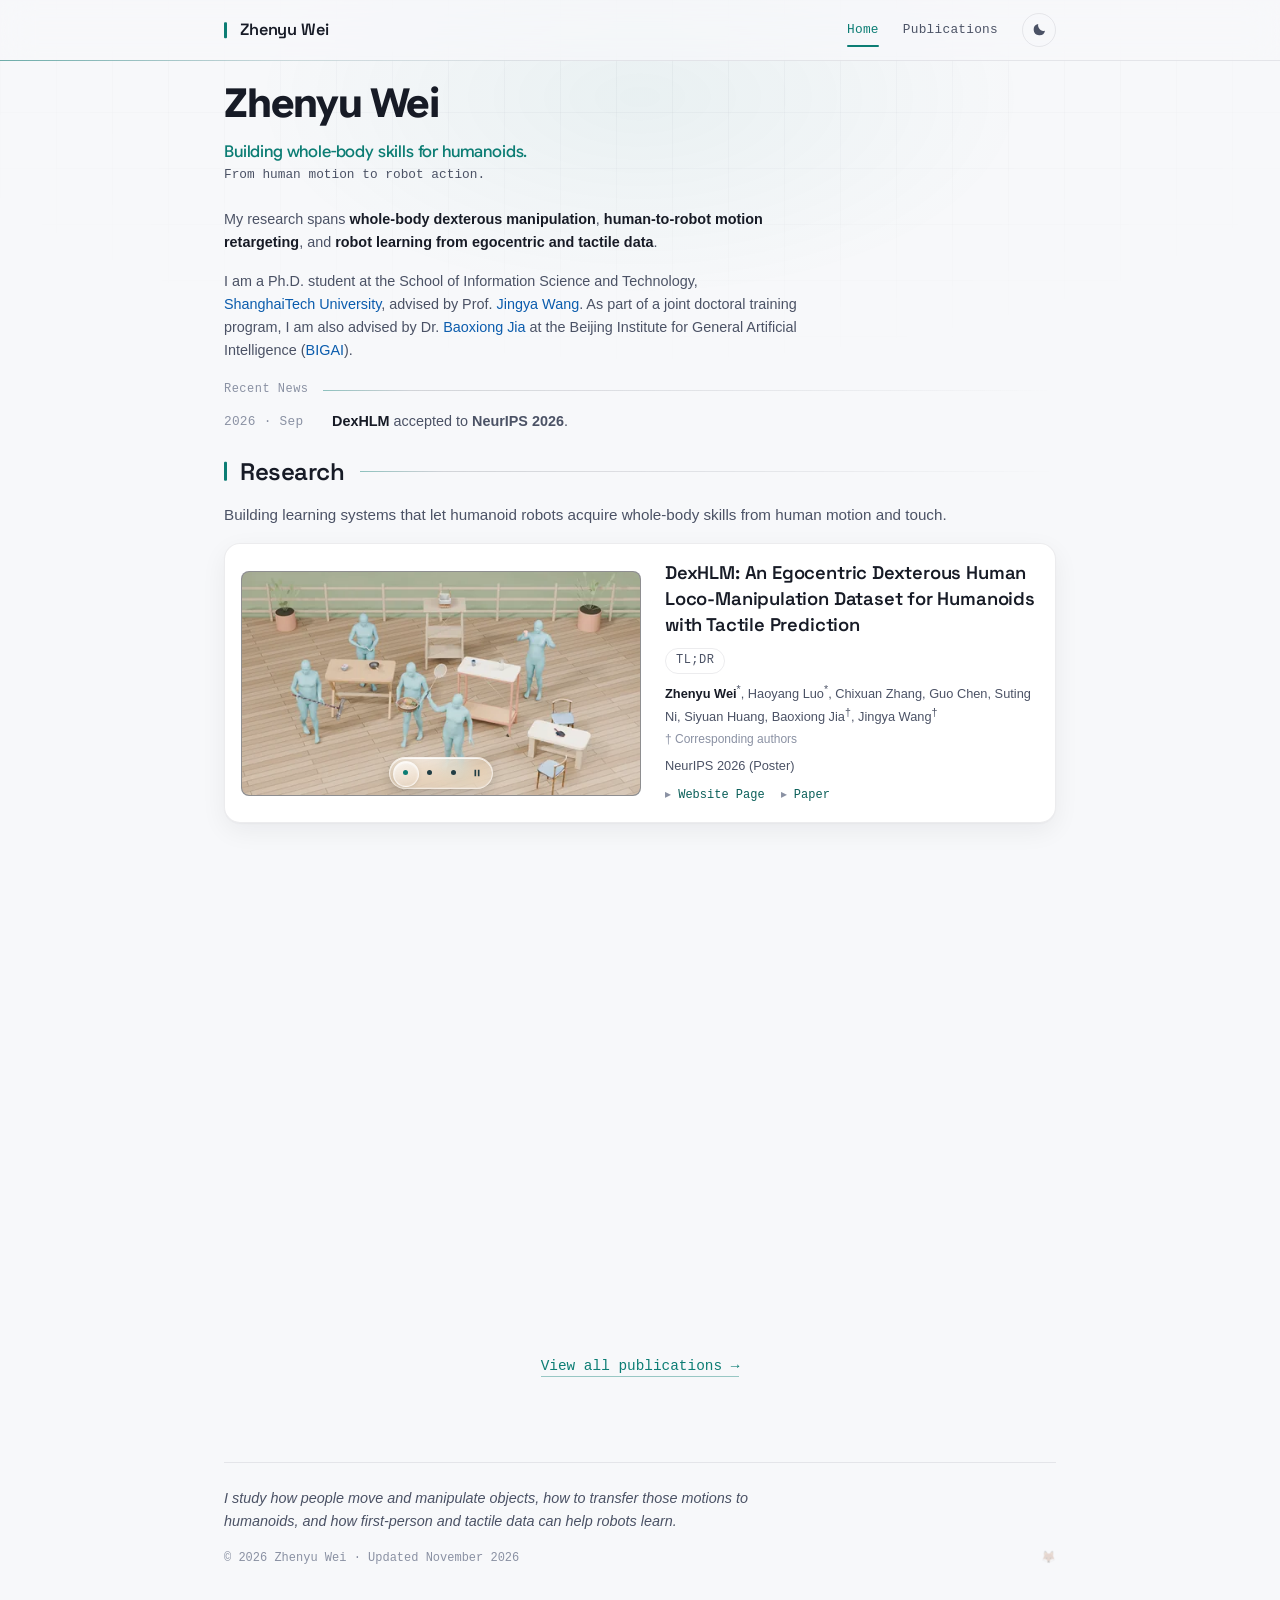
==== index.html @ 505da563 "Publish Zhenyu Wei academic homepage" ====
<!DOCTYPE html>

<html data-theme="light" lang="en">
  <head>
    <meta charset="utf-8"/>
    <meta content="width=device-width, initial-scale=1" name="viewport"/>
    <title>Zhenyu Wei | Humanoid Robotics &amp; Embodied AI</title>
    <meta content="Zhenyu Wei" name="author"/>
    <meta content="Zhenyu Wei is a Ph.D. student at ShanghaiTech University, jointly trained with BIGAI, studying humanoid robotics and embodied AI." name="description"/>
    <meta content="website" property="og:type"/>
    <meta content="Zhenyu Wei | Humanoid Robotics &amp; Embodied AI" property="og:title"/>
    <meta content="Research in whole-body dexterous manipulation, motion retargeting, and egocentric and tactile data for robot learning." property="og:description"/>
    <meta content="Zhenyu Wei" property="og:site_name"/>
    <meta content="#fafafa" name="theme-color"/>
    <script src="assets/theme.js?v=3b2c9551ab86"></script>
    <link href="assets/favicon.svg" rel="icon" type="image/svg+xml"/>
    <link as="font" crossorigin="" href="assets/fonts/space-grotesk.woff2" rel="preload" type="font/woff2"/>
    <link as="font" crossorigin="" href="assets/fonts/google-sans-flex.woff2" rel="preload" type="font/woff2"/>
    <link href="assets/style.css" rel="stylesheet"/>
    <link href="assets/content.css?v=bc1cbafcc26a" rel="stylesheet"/>
  </head>
  <body>
    <nav aria-label="Main navigation" class="nav">
      <div class="nav-inner">
        <a class="nav-name" href="./">Zhenyu Wei</a>
        <div class="nav-links">
          <a aria-current="page" class="active" href="./">Home</a>
          <a href="publications.html">Publications</a>

          <button aria-label="Toggle dark mode" aria-pressed="false" class="js-control" id="theme-toggle" title="Toggle dark mode" type="button">
            <svg aria-hidden="true" class="icon-sun" fill="none" stroke="currentColor" stroke-linecap="round" stroke-width="2" viewBox="0 0 24 24"><circle cx="12" cy="12" r="4.4"></circle><path d="M12 2.5v2.4M12 19.1v2.4M2.5 12h2.4M19.1 12h2.4M5.3 5.3l1.7 1.7M17 17l1.7 1.7M18.7 5.3 17 7M7 17l-1.7 1.7"></path></svg>
            <svg aria-hidden="true" class="icon-moon" fill="currentColor" viewBox="0 0 24 24"><path d="M21 13.2A8.6 8.6 0 0 1 10.8 3 8.6 8.6 0 1 0 21 13.2Z"></path></svg>
          </button>
        </div>
      </div>
    </nav>
    <main id="top">

      <header class="hero reveal" id="about">
        <div class="hero-text">
          <h1>Zhenyu Wei</h1>
          <p class="hero-tagline">
            <span class="tagline-primary">Building whole-body skills for humanoids.</span>
            <span class="tagline-secondary">From human motion to robot action.</span>
          </p>
          <div class="hero-bio">
            <p>
              My research spans <strong>whole-body dexterous manipulation</strong>,
              <strong>human-to-robot motion retargeting</strong>, and
              <strong>robot learning from egocentric and tactile data</strong>.
            </p>
            <p>
              I am a Ph.D. student at the School of Information Science and Technology,
              <a class="aff" href="https://www.shanghaitech.edu.cn/en/" rel="noopener" target="_blank">ShanghaiTech University</a>,
              advised by Prof. <a class="aff" href="https://faculty.sist.shanghaitech.edu.cn/faculty/wangjingya/" rel="noopener" target="_blank">Jingya Wang</a>.
              As part of a joint doctoral training program, I am also advised by
              Dr. <a class="aff" href="https://buzz-beater.github.io/" rel="noopener" target="_blank">Baoxiong Jia</a>
              at the Beijing Institute for General Artificial Intelligence
              (<a class="aff" href="https://eng.bigai.ai/" rel="noopener" target="_blank">BIGAI</a>).
            </p>
          </div>
        </div>
      </header>

      <section aria-label="Recent updates" class="news-band reveal">
        <div class="news-band-head">
          <p class="news-band-title">Recent News</p>
          <span aria-hidden="true" class="news-band-rule"></span>
        </div>
        <ul class="news-list" id="news-band-list">
          <li>
            <time class="news-date" datetime="2026-09">2026 · Sep</time>
            <div class="news-body">
              <a href="https://dexhlm.github.io/" rel="noopener" target="_blank"><strong>DexHLM</strong></a>
              accepted to <strong>NeurIPS 2026</strong>.
            </div>
          </li>
        </ul>
      </section>

      <section class="reveal" id="research">
        <h2>Research</h2>
        <p class="research-subtitle">Building learning systems that let humanoid robots acquire whole-body skills from human motion and touch.</p>

        <div class="js-control" id="research-grid-view">
          <div class="grid-videos">
            <div aria-label="DexHLM cover images" aria-roledescription="carousel" class="grid-video cover-carousel" role="group">
              <a aria-label="DexHLM website page" class="cover-link" href="https://dexhlm.github.io/" rel="noopener" target="_blank">
                <img alt="DexHLM human demonstrations of sweeping, cooking, and carrying a basket" class="cover-frame is-active" decoding="async" height="384" loading="lazy" src="assets/media/dexhlm-3-square.webp" width="384">
              </a>
              <div aria-label="Choose a DexHLM cover image" class="cover-controls js-control" role="group">
                <button aria-label="Show DexHLM image 1 of 3" aria-pressed="true" data-slide="0" type="button"></button>
                <button aria-label="Show DexHLM image 2 of 3" aria-pressed="false" data-slide="1" type="button"></button>
                <button aria-label="Show DexHLM image 3 of 3" aria-pressed="false" data-slide="2" type="button"></button>
                <button aria-label="Pause cover slideshow" class="cover-toggle" data-paused="false" type="button">
                  <svg aria-hidden="true" class="icon-pause" fill="currentColor" viewBox="0 0 12 12"><path d="M3 2h2v8H3zm4 0h2v8H7z"></path></svg>
                  <svg aria-hidden="true" class="icon-play" fill="currentColor" viewBox="0 0 12 12"><path d="m3 1 8 5-8 5z"></path></svg>
                </button>
              </div>
            </div>
            <a aria-label="TactiDex website page" class="grid-video" href="https://tactidex.github.io/" rel="noopener" target="_blank"><span class="tactidex-crop"><img alt="TactiDex data collection and annotation framework" decoding="async" height="394" loading="lazy" src="assets/media/tactidex.webp" width="720"></span></a>
          </div>
          <button aria-controls="research-list-view" aria-expanded="false" class="scroll-toggle" id="research-expand-toggle" type="button">
            <span>Scroll or click to expand</span>
            <svg aria-hidden="true" fill="none" stroke="currentColor" stroke-linecap="round" stroke-linejoin="round" stroke-width="2" viewBox="0 0 24 24"><line x1="12" x2="12" y1="5" y2="19"></line><polyline points="19 12 12 19 5 12"></polyline></svg>
          </button>
        </div>
        <div data-collapsed="" id="research-list-view" tabindex="-1">

          <article class="pub pub-flagship reveal">
            <div aria-label="DexHLM cover images" aria-roledescription="carousel" class="pub-media cover-carousel" role="group">
              <a aria-label="DexHLM website page" class="cover-link" href="https://dexhlm.github.io/" rel="noopener" target="_blank">
                <img alt="DexHLM human demonstrations of sweeping, cooking, and carrying a basket" class="cover-frame is-active" decoding="async" height="270" loading="lazy" src="assets/media/dexhlm-3-480.webp" srcset="assets/media/dexhlm-3-480.webp 480w, assets/media/dexhlm-3-960.webp 960w" sizes="(max-width: 760px) calc(100vw - 82px), 400px" width="480">
              </a>
              <div aria-label="Choose a DexHLM cover image" class="cover-controls js-control" role="group">
                <button aria-label="Show DexHLM image 1 of 3" aria-pressed="true" data-slide="0" type="button"></button>
                <button aria-label="Show DexHLM image 2 of 3" aria-pressed="false" data-slide="1" type="button"></button>
                <button aria-label="Show DexHLM image 3 of 3" aria-pressed="false" data-slide="2" type="button"></button>
                <button aria-label="Pause cover slideshow" class="cover-toggle" data-paused="false" type="button">
                  <svg aria-hidden="true" class="icon-pause" fill="currentColor" viewBox="0 0 12 12"><path d="M3 2h2v8H3zm4 0h2v8H7z"></path></svg>
                  <svg aria-hidden="true" class="icon-play" fill="currentColor" viewBox="0 0 12 12"><path d="m3 1 8 5-8 5z"></path></svg>
                </button>
              </div>
            </div>
            <div class="pub-info">
              <h3 class="pub-title"><a href="https://dexhlm.github.io/" rel="noopener" target="_blank">DexHLM: An Egocentric Dexterous Human Loco-Manipulation Dataset for Humanoids with Tactile Prediction</a></h3>
              <div class="pub-tags js-control">
                <button aria-controls="research-summary" aria-expanded="false" aria-haspopup="dialog" class="pub-tag pub-tag-tldr" type="button">TL;DR</button>
                <div aria-label="TL;DR" class="pub-popover" hidden="" id="research-summary" role="dialog">DexHLM pairs first-person RGB-D with body motion, hand motion, object trajectories, and tactile measurements. It uses touch to refine contact and predicts tactile signals from egocentric observations to support recovery of whole-body interactions.</div>
              </div>
              <p class="pub-authors"><strong>Zhenyu Wei</strong><sup>*</sup>, Haoyang Luo<sup>*</sup>, Chixuan Zhang, Guo Chen, Suting Ni, Siyuan Huang, Baoxiong Jia<sup>†</sup>, Jingya Wang<sup>†</sup></p>
              <p class="pub-note">† Corresponding authors</p>
              <p class="pub-venue">NeurIPS 2026 (Poster)</p>
              <p class="pub-links">
                <a href="https://dexhlm.github.io/" rel="noopener" target="_blank">Website Page</a>
                <a href="https://openreview.net/forum?id=0UDyFy4rIa" rel="noopener" target="_blank">Paper</a>
              </p>
            </div>
          </article>

          <ul class="pub-list pub-list-2col">
            <li class="pub reveal">
              <a aria-label="TactiDex website page" class="pub-media pub-media-figure tactidex-figure" href="https://tactidex.github.io/" rel="noopener" target="_blank">
                <span class="tactidex-crop"><img alt="TactiDex data collection and annotation framework" decoding="async" height="394" loading="lazy" src="assets/media/tactidex.webp" width="720"></span>
              </a>
              <div class="pub-info">
                <h3 class="pub-title"><a href="https://tactidex.github.io/" rel="noopener" target="_blank">TactiDex: A Real-World Tactile-Guided Benchmark for Human-Like Dexterous Manipulation</a></h3>
                <div class="pub-tags js-control">
                  <button aria-controls="tactidex-summary" aria-expanded="false" aria-haspopup="dialog" class="pub-tag pub-tag-tldr" type="button">TL;DR</button>
                  <div aria-label="TL;DR" class="pub-popover" hidden="" id="tactidex-summary" role="dialog">TactiDex combines whole-hand tactile measurements with hand motion and object states. Its TactiSkill framework uses these signals to transfer human demonstrations to single-hand and bimanual robot manipulation.</div>
                </div>
                <p class="pub-authors">Suting Ni, Hanbing Zhang, <strong>Zhenyu Wei</strong>, Guo Chen, Chixuan Zhang, Ye Shi, Jingya Wang<sup>†</sup></p>
              <p class="pub-note">† Corresponding author</p>
                <p class="pub-venue">ACM Multimedia (ACM MM), 2026</p>
                <p class="pub-links">
                  <a href="https://tactidex.github.io/" rel="noopener" target="_blank">Website Page</a>
                  <a href="https://arxiv.org/abs/2607.09190" rel="noopener" target="_blank">Paper</a>
                </p>
              </div>
            </li>
          </ul>
        </div>
        <p class="pub-see-all"><a href="publications.html">View all publications →</a></p>
      </section>

      <footer class="footer">
        <p class="footer-signature">I study how people move and manipulate objects, how to transfer those motions to humanoids, and how first-person and tactile data can help robots learn.</p>
        <p>© <span id="year">2026</span> Zhenyu Wei · Updated November 2026</p>
        <p class="footer-fox" id="footer-fox"><span class="fox-text">built with </span>🦊</p>
      </footer>
    </main>
    <script defer="" src="assets/site.js?v=13c8f15b71d6"></script>
  </body>
</html>
---- assets/style.css ----
/* Reference layout and color themes. */

:root {
  --bg: #0b0e14;
  --bg-elevated: #11151f;
  --border: rgba(255, 255, 255, 0.08);
  --border-strong: rgba(255, 255, 255, 0.14);
  --text: #e8eaf0;
  --text-secondary: #a8b0c0;
  --text-tertiary: #6b7385;
  --accent: #5eead4;          /* teal */
  --accent-dim: rgba(94, 234, 212, 0.12);
  /* Links sit in the accent's own hue family, a step down in saturation so
     body links read as interactive without competing with the accent marks.
     They used to be sky blue at 199deg against a 171deg accent — 28deg apart,
     close enough to look like one idea and far enough to fight. */
  --link: #8fded0;
  /* Affiliation colours. People take the colour of the institution they are
     at, so a name and its lab read as one thing — the convention haoruxue and
     geng-haoran both use. These are chromatic marks, not the site accent:
     teal stays the site's own voice, in the nav marks and section ticks. */
  --aff-berkeley: #8ec8ff;
  /* Amazon's own #ff9900 carries the dark ground at 9.0:1, but only manages
     2.0:1 on the light one — far under AA — so light runs the same hue
     darkened to 4.9:1 rather than the literal brand value. */
  --aff-amazon: #ff9900;
  /* Venue marks, same idea. Each brand value clears AA on one ground only —
     CoRL's #b35a1f is 4.0:1 on dark, Science's #d0021b is 3.3:1 — so each
     theme carries its own step along the same hue. */
  --venue-corl: #d98038;
  --venue-scirobotics: #f9584f;
  --font-sans: "Inter", -apple-system, BlinkMacSystemFont, "Segoe UI", sans-serif;
  --font-display: "Space Grotesk", var(--font-sans);
  --font-mono: "JetBrains Mono", ui-monospace, "SF Mono", monospace;
  --maxw: 880px;
  --radius: 16px;
  /* Type scale. The stylesheet had grown 23 distinct font sizes, many of them
     1-2% apart — differences too small to register as hierarchy but big enough
     that nothing quite lines up. Seven steps, each a real one. */
  --fs-3xl: 1.5rem;
  --fs-2xl: 1.15rem;
  --fs-xl: 1.02rem;
  --fs-lg: 0.95rem;
  --fs-md: 0.9rem;
  --fs-ms: 0.85rem;   /* half-step: md to sm is the scale's widest gap */
  --fs-sm: 0.8rem;
  --fs-xs: 0.75rem;
  /* Control sizes. The small controls had drifted to six different heights
     (36/32/30/26/24) and two radii, so a row of them never sat on one line. */
  --ctl-h: 34px;      /* email, socials, theme toggle */
  --ctl-h-sm: 26px;   /* tags, badges, filters */
  /* Resting elevation. Large radius, very low opacity: the point is a soft
     lift off the page, not a visible drop shadow. On the dark ground a black
     shadow has to work harder, hence the higher alpha here than in light. */
  --elev-1: 0 1px 2px rgba(0, 0, 0, 0.28), 0 10px 30px rgba(0, 0, 0, 0.34);
  --elev-2: 0 2px 6px rgba(0, 0, 0, 0.32), 0 20px 56px rgba(0, 0, 0, 0.42);
}

:root[data-theme="light"] {
  /* The ground was pure neutral grey while every text tone was cool at ~224deg.
     Tint it to match, so the light theme is as considered as the dark one. */
  --bg: #f7f8fa;
  --bg-elevated: #ffffff;
  --border: rgba(15, 23, 42, 0.08);
  --border-strong: rgba(15, 23, 42, 0.16);
  --text: #171b26;
  --text-secondary: #4b5265;
  --text-tertiary: #8a91a3;
  /* #0d9488 only reached 3.5:1 on the light ground, short of AA for the
     tagline and the active nav item. #0c7d74 clears it at 4.7:1; the link a
     step darker again so the two stay distinguishable. */
  --accent: #0c7d74;
  --accent-dim: rgba(12, 125, 116, 0.09);
  --link: #0a5f59;
  --aff-berkeley: #0b5cad;
  --aff-amazon: #9a5f00;
  --venue-corl: #b35a1f;
  --venue-scirobotics: #d0021b;
  --elev-1: 0 1px 2px rgba(15, 23, 42, 0.04), 0 8px 26px rgba(15, 23, 42, 0.06);
  --elev-2: 0 2px 6px rgba(15, 23, 42, 0.05), 0 20px 56px rgba(15, 23, 42, 0.09);
}

* { box-sizing: border-box; }

/* Buttons do not inherit the page font. Two rules set `font: inherit` locally;
   the rest were falling back to the browser default. */
button,
input,
select,
textarea {
  font: inherit;
  color: inherit;
}

/* The site defined no focus styling, leaving keyboard users on the browser
   default over custom-coloured surfaces. */
:focus-visible {
  outline: 2px solid var(--accent);
  outline-offset: 3px;
  border-radius: 3px;
}

html {
  scroll-behavior: smooth;
  scroll-padding-top: 84px;
}

body {
  margin: 0;
  background: var(--bg);
  color: var(--text);
  font-family: var(--font-sans);
  font-size: 16px;
  line-height: 1.65;
  -webkit-font-smoothing: antialiased;
  text-rendering: optimizeLegibility;
}

/* Subtle tech grid backdrop. This replaced an interactive dot field driven by
   the pointer; that effect had to be masked away from the 880px reading column
   and switched off below 1100px to keep text legible, which left it visible
   only in two narrow gutters — not worth 140 lines of canvas code. */
body::before {
  content: "";
  position: fixed;
  inset: 0;
  z-index: -1;
  background-image:
    linear-gradient(var(--border) 1px, transparent 1px),
    linear-gradient(90deg, var(--border) 1px, transparent 1px);
  background-size: 56px 56px;
  mask-image: radial-gradient(ellipse 90% 60% at 50% 0%, black 0%, transparent 72%);
  -webkit-mask-image: radial-gradient(ellipse 90% 60% at 50% 0%, black 0%, transparent 72%);
  opacity: 0.5;
  pointer-events: none;
}

a {
  color: var(--link);
  text-decoration: none;
  transition: color 0.15s ease;
}

a:hover { color: var(--accent); }

::selection {
  background: var(--accent);
  color: #06251f;
}

:root[data-theme="light"] ::selection {
  background: var(--accent);
  color: #ffffff;
}

/* ============================== Nav ============================== */

.nav {
  position: sticky;
  top: 0;
  z-index: 10;
  backdrop-filter: blur(16px) saturate(160%);
  -webkit-backdrop-filter: blur(16px) saturate(160%);
  background: color-mix(in srgb, var(--bg) 76%, transparent);
  border-bottom: 1px solid var(--border);
}

/* A hairline of accent bleeding out from the left edge, rather than a flat
   rule all the way across. */
.nav::after {
  content: "";
  position: absolute;
  left: 0;
  right: 0;
  bottom: -1px;
  height: 1px;
  background: linear-gradient(90deg,
    color-mix(in srgb, var(--accent) 55%, transparent) 0%,
    color-mix(in srgb, var(--accent) 12%, transparent) 22%,
    transparent 46%);
  pointer-events: none;
}

.nav-inner {
  max-width: var(--maxw);
  margin: 0 auto;
  padding: 0 24px;
  height: 60px;
  display: flex;
  align-items: center;
  justify-content: space-between;
}

.nav-name {
  position: relative;
  font-family: var(--font-display);
  font-weight: 600;
  font-size: var(--fs-xl);
  letter-spacing: -0.01em;
  color: var(--text);
  padding-left: 16px;
}

.nav-name::before {
  content: "";
  position: absolute;
  left: 0;
  top: 50%;
  transform: translateY(-50%);
  width: 3px;
  height: 0.95em;
  border-radius: 1px;
  background: var(--accent);
}

.nav-name:hover { color: var(--accent); }

.nav-links {
  display: flex;
  align-items: center;
  gap: 24px;
}

/* Sentence case at full size. These were briefly set as uppercase 0.72rem
   micro-labels, which cost real legibility: uppercase strips the ascender and
   descender shapes the eye reads words by, and this is primary navigation, not
   a caption. The underline below marks the active page, so the tech read comes
   from structure rather than from shrinking the type. */
.nav-links a {
  position: relative;
  font-family: var(--font-mono);
  font-size: var(--fs-sm);
  color: var(--text-secondary);
  letter-spacing: 0.02em;
  padding: 6px 0;
  transition: color 0.15s ease;
}

/* Underline grows from the centre on hover and stays put on the current page,
   so the active item is marked structurally and not by colour alone. */
.nav-links a::after {
  content: "";
  position: absolute;
  left: 0;
  right: 0;
  bottom: 0;
  height: 2px;
  background: var(--accent);
  border-radius: 1px;
  transform: scaleX(0);
  transition: transform 0.18s ease;
}

.nav-links a:hover { color: var(--accent); }
.nav-links a:hover::after { transform: scaleX(1); }
.nav-links a.active { color: var(--accent); }
.nav-links a.active::after { transform: scaleX(1); }

@media (prefers-reduced-motion: reduce) {
  .nav-links a::after { transition: none; }
}

.nav-links a.active { color: var(--accent); }

#theme-toggle {
  display: inline-flex;
  align-items: center;
  justify-content: center;
  width: var(--ctl-h);
  height: var(--ctl-h);
  padding: 0;
  border: 1px solid var(--border);
  border-radius: 999px;
  background: transparent;
  color: var(--text-secondary);
  cursor: pointer;
  transition: border-color 0.15s ease, color 0.15s ease, background 0.15s ease;
}

#theme-toggle:hover {
  color: var(--accent);
  border-color: var(--accent);
  background: var(--accent-dim);
}

#theme-toggle svg {
  width: 16px;
  height: 16px;
}

/* show the icon of the mode you'd switch TO */
:root[data-theme="dark"] .icon-moon { display: none; }
:root[data-theme="light"] .icon-sun { display: none; }

/* ============================== Layout ============================== */

main {
  max-width: var(--maxw);
  margin: 0 auto;
  padding: 0 24px 48px;
}

section { margin-top: 56px; }

h2 {
  position: relative;
  font-family: var(--font-display);
  font-size: var(--fs-3xl);
  font-weight: 600;
  letter-spacing: -0.02em;
  margin: 0 0 24px;
  display: flex;
  align-items: center;
  gap: 16px;
  padding-left: 16px;
}

/* Accent tick in the margin, echoing the mark beside the name in the nav. */
h2::before {
  content: "";
  position: absolute;
  left: 0;
  top: 50%;
  transform: translateY(-50%);
  width: 3px;
  height: 0.78em;
  border-radius: 1px;
  background: var(--accent);
}

/* trailing rule after section titles, tipped with accent at the join */
h2::after {
  content: "";
  flex: 1;
  height: 1px;
  background: linear-gradient(90deg,
    color-mix(in srgb, var(--accent) 45%, transparent) 0%,
    var(--border-strong) 12%,
    transparent 100%);
}

/* ============================== Hero ============================== */

.hero {
  position: relative;
  display: grid;
  grid-template-columns: 1fr 220px;
  gap: 36px;
  align-items: start;
  padding-top: 20px;
}

/* soft accent glow behind the hero to anchor the eye */
.hero::before {
  content: "";
  position: absolute;
  top: -120px;
  left: 50%;
  transform: translateX(-50%);
  width: min(920px, 120vw);
  height: 520px;
  background: radial-gradient(ellipse 60% 55% at 50% 30%,
    color-mix(in srgb, var(--accent) 8%, transparent), transparent 70%);
  pointer-events: none;
  z-index: -1;
}

:root[data-theme="light"] .hero::before {
  background: radial-gradient(ellipse 60% 55% at 50% 30%,
    color-mix(in srgb, var(--accent) 6%, transparent), transparent 70%);
}

.hero h1 {
  font-family: var(--font-display);
  font-size: clamp(1.85rem, 4.4vw, 2.5rem);
  font-weight: 700;
  letter-spacing: -0.03em;
  line-height: 1.1;
  margin: 0;
}

.name-zh {
  font-weight: 500;
  font-size: 0.62em;
  color: var(--text-secondary);
  letter-spacing: 0.06em;
  white-space: nowrap;
}

.hero-tagline {
  margin: 16px 0 0;
  display: flex;
  flex-direction: column;
  gap: 5px;
}

.tagline-primary {
  font-family: var(--font-display);
  font-size: var(--fs-xl);
  font-weight: 500;
  color: var(--accent);
  letter-spacing: -0.01em;
  line-height: 1.3;
}

.tagline-secondary {
  font-family: var(--font-mono);
  font-size: var(--fs-sm);
  color: var(--text-secondary);
  letter-spacing: 0;
  line-height: 1.3;
}

.hero-bio {
  margin-top: 24px;
  color: var(--text-secondary);
  font-size: var(--fs-md);
  line-height: 1.6;
}

/* `balance`, not `pretty`. Measured at the 576px column, `pretty` left two of
   the three paragraphs as a long line plus a stub — 530/168px and 400/232px —
   so "and dexterous manipulation." and "and Shankar Sastry." each hung alone
   beneath a full line, stranding an "and" at the left edge twice. `balance`
   evens them to 371/327 and 323/309.

   It was tried and rejected here once for splitting names mid-phrase, but the
   names are nowrap below and the copy has changed since: forcing nowrap on the
   bold phrases as well now yields an identical layout, so nothing is breaking.

   The 16px margin puts the paragraph gap at ~1.6x the gap between lines inside
   a paragraph, far enough apart for the eye to find the breaks. */
.hero-bio p {
  margin: 0 0 16px;
  text-wrap: pretty;
}

/* A person's name should never break across lines. */
.hero-bio a {
  white-space: nowrap;
}

/* An affiliation and the people at it share one colour, set by the modifier
   class so more institutions can be added without touching this rule. Bright
   enough to read as a mark rather than as body text: 6.3:1 on the light ground
   and 10.9:1 on dark, both well clear of AA. */
.aff {
  color: var(--aff);
}

.aff-berkeley {
  --aff: var(--aff-berkeley);
}

.aff-amazon {
  --aff: var(--aff-amazon);
}

/* Collaborators rank one below the advisors, in size and tone together. The
   size is the half-step at 0.85rem — --fs-sm proved too small a drop, and it
   is no finer than the 0.95/0.90 and 0.80/0.75 pairs already in the scale.
   Tone is mixed 30% toward tertiary: 7.2:1 on dark, 5.5:1 on light, both AA. */
.hero-collab {
  font-size: var(--fs-ms);
  color: color-mix(in srgb, var(--text-secondary) 70%, var(--text-tertiary));
}
.hero-bio p:last-child { margin-bottom: 0; }

.hero-bio strong {
  color: var(--text);
  font-weight: 600;
}

.hero-actions {
  margin-top: 24px;
  display: flex;
  align-items: center;
  flex-wrap: wrap;
  gap: 8px;
}

.email {
  font-family: var(--font-mono);
  font-size: var(--fs-sm);
  display: inline-flex;
  align-items: center;
  gap: 8px;
  height: var(--ctl-h);
  padding: 0 16px;
  border: 1px solid var(--border);
  border-radius: 999px;
  color: var(--text-secondary);
  transition: border-color 0.15s ease, color 0.15s ease, background 0.15s ease;
}

.email svg {
  width: 15px;
  height: 15px;
}

.email:hover {
  border-color: var(--accent);
  color: var(--accent);
  background: var(--accent-dim);
}

.socials {
  display: flex;
  gap: 8px;
}

.socials a {
  display: inline-flex;
  align-items: center;
  justify-content: center;
  width: var(--ctl-h);
  height: var(--ctl-h);
  border: 1px solid var(--border);
  border-radius: 999px;
  color: var(--text-secondary);
  transition: border-color 0.15s ease, color 0.15s ease, background 0.15s ease;
}

.socials a:hover {
  color: var(--accent);
  border-color: var(--accent);
  background: var(--accent-dim);
}

.socials svg {
  width: 16px;
  height: 16px;
}

/* keep the photo's natural aspect ratio (no zoomed-in crop) and center it
   against the text column. a small matte inside the frame makes the subject
   read a touch smaller without changing the overall photo size. */
.hero-photo {
  position: relative;
  align-self: start;
  /* even matte all around; the inset makes the subject read a touch smaller */
  padding: 5.5%;
  background: var(--bg-elevated);
  border: 1px solid var(--border-strong);
  border-radius: var(--radius);
  box-shadow: var(--elev-1);
  overflow: hidden;
}

/* the image drives the height (width × aspect-ratio); the container just wraps
   it with padding. this avoids the Safari bug where an aspect-ratio container
   plus a height:100% child lets the image overflow the frame. So the ratio is
   picked to land the frame near the bio column's own height rather than
   stretched to it: 5:8 lands the bottom edge just above the email row.
   Against the file's own 0.875 that crops ~14% off each side, which the
   centred subject can spare. */
.hero-photo img {
  display: block;
  width: 100%;
  height: auto;
  aspect-ratio: 5 / 8;
  object-fit: cover;
  object-position: center top;
  border-radius: calc(var(--radius) - 5px);
  /* tone down the green backdrop so it sits well with the teal/dark palette */
  filter: saturate(0.78) contrast(1.02);
}

:root[data-theme="dark"] .hero-photo img {
  filter: saturate(0.7) brightness(0.93) contrast(1.04);
}

/* corner accent brackets on the photo */
.hero-photo::before,
.hero-photo::after {
  content: "";
  position: absolute;
  width: 26px;
  height: 26px;
  border: 2px solid color-mix(in srgb, var(--accent) 80%, transparent);
  pointer-events: none;
}

:root[data-theme="light"] .hero-photo::before,
:root[data-theme="light"] .hero-photo::after {
  border-color: color-mix(in srgb, var(--accent) 55%, transparent);
}

.hero-photo::before {
  top: -8px;
  left: -8px;
  border-right: none;
  border-bottom: none;
  border-top-left-radius: 6px;
}

.hero-photo::after {
  bottom: -8px;
  right: -8px;
  border-left: none;
  border-top: none;
  border-bottom-right-radius: 6px;
}

/* ============================== Recent updates (band) ============================== */

/* A full-width row of its own between the hero and Research. The 220px hero
   rail could not carry these items — several run past 70 characters and broke
   to four lines each — so they get the whole 832px column and one line apiece. */
.news-band {
  margin-top: 18px;
}

/* the band belongs to the hero, so Research follows it closer than the 56px
   every other section gets. */
.news-band + section {
  margin-top: 14px;
}

.news-band-head {
  display: flex;
  align-items: center;
  gap: 14px;
  margin-bottom: 6px;
}

.news-band-title {
  margin: 0;
  font-family: var(--font-mono);
  font-size: var(--fs-xs);
  letter-spacing: 0.04em;
  color: var(--text-tertiary);
}

/* same tipped rule the section headings use, so the band reads as a peer of
   Research rather than as a stray widget. */
.news-band-rule {
  flex: 1;
  height: 1px;
  background: linear-gradient(90deg,
    color-mix(in srgb, var(--accent) 45%, transparent) 0%,
    var(--border-strong) 12%,
    transparent 100%);
}

/* Separators as top borders, not bottom ones. `.news-list li:last-child` only
   clears the rule on the true last child — which is a collapsed item — so the
   bottom-border version left a rule dangling under the last visible row. */
.news-band .news-list li {
  gap: 20px;
  padding: 5px 0;
  border-bottom: none;
}

.news-band .news-list li + li {
  border-top: 1px solid var(--border);
}

/* body 0.9rem at 1.5 gives a 21.6px line box; 21.6/12.8 = 1.69 puts the
   smaller date in a box of exactly the same height, so the two columns share a
   baseline without the nudge `.news-date` uses elsewhere. */
.news-band .news-date {
  flex: 0 0 88px;
  line-height: 1.69;
  padding-top: 0;
  /* "2026 · Sep" measures ~79px in the mono face, so a narrower column broke
     the year off onto its own line and doubled every row's height. nowrap
     keeps it one line even if the webfont falls back to wider metrics. */
  white-space: nowrap;
}

/* `.news-list li` sets display:flex at 0-1-1, which beats the UA sheet's
   `[hidden] { display: none }` at 0-1-0 — without this the collapsed items
   stay on screen and the toggle looks broken. */
.news-band .news-list li[hidden] {
  display: none;
}

.news-band .news-body {
  font-size: var(--fs-md);
  line-height: 1.5;
}

.news-more {
  flex: none;
  display: inline-flex;
  align-items: center;
  gap: 6px;
  cursor: pointer;
  padding: 0;
  border: none;
  background: transparent;
  font-family: var(--font-mono);
  font-size: var(--fs-xs);
  letter-spacing: 0.02em;
  color: var(--text-tertiary);
  transition: color 0.15s ease;
}

.news-more svg {
  width: 11px;
  height: 11px;
  transition: transform 0.2s ease;
}

.news-more:hover { color: var(--accent); }

.news-more[aria-expanded="true"] svg { transform: rotate(180deg); }

@media (prefers-reduced-motion: reduce) {
  .news-more svg { transition: none; }
}

/* ============================== News ============================== */

.news-list {
  list-style: none;
  margin: 0;
  padding: 0;
}

.news-list li {
  display: flex;
  gap: 24px;
  padding: 12px 0;
  border-bottom: 1px solid var(--border);
}

.news-list li:last-child { border-bottom: none; }

.news-date {
  font-family: var(--font-mono);
  font-size: var(--fs-sm);
  color: var(--text-tertiary);
  flex: 0 0 90px;
  padding-top: 2px;
  letter-spacing: 0.02em;
}

.news-body {
  font-size: var(--fs-lg);
  color: var(--text-secondary);
}

/* No resting underline: at this size the rules cut through the descenders and
   the rows already carry two other line weights (the separators and the head
   rule). Weight plus the full-strength text colour marks the link against the
   secondary body, and the underline comes back on hover. */
.news-body a {
  color: var(--text);
  font-weight: 500;
  text-decoration: none;
}

.news-body a:hover {
  color: var(--accent);
  text-decoration: underline;
  text-decoration-color: var(--accent);
  text-underline-offset: 2px;
}

/* Same for an affiliation mark: `.news-body a` and its :hover both sit at
   0-2-1, so keeping the colour takes a rule at that weight and one above it. */
.news-body a.aff,
.news-body a.aff:hover {
  color: var(--aff);
}

.news-body a.aff:hover {
  text-decoration-color: currentColor;
}

/* A venue mark works the way .aff does — the modifier class sets the
   variable, so a new venue is one line in each theme and one modifier, with
   no new rule here. It keeps its colour on hover; turning teal would read as
   a different link. */
.news-body a.venue,
.news-body a.venue:hover {
  color: var(--venue, var(--text));
}

.news-body a.venue:hover {
  text-decoration-color: currentColor;
}

.venue {
  white-space: nowrap;
}

.venue-corl { --venue: var(--venue-corl); }

/* Science Robotics sets its wordmark two-tone — "Science" in the journal red,
   "Robotics" in plain text — so it colours an inner span instead of setting
   --venue, and the link falls back to the body text colour around it. */
.venue-scirobotics {
  color: var(--venue-scirobotics);
}

/* ============================== Awards ============================== */

.awards-list {
  list-style: none;
  margin: 0;
  padding: 0;
}

.awards-list li {
  display: flex;
  gap: 24px;
  padding: 16px 0;
  border-bottom: 1px solid var(--border);
}

.awards-list li:last-child { border-bottom: none; }

.award-year {
  font-family: var(--font-mono);
  font-size: var(--fs-sm);
  color: var(--text-tertiary);
  flex: 0 0 44px;
  padding-top: 3px;
}

.award-title {
  font-size: var(--fs-lg);
  font-weight: 500;
  color: var(--text);
}

.award-links {
  margin-top: 4px;
  display: flex;
  flex-wrap: wrap;
  gap: 16px;
}

.award-links a {
  font-family: var(--font-mono);
  font-size: var(--fs-xs);
  color: var(--link);
}

.award-links a::before {
  content: "▸ ";
  color: var(--text-tertiary);
}

.award-links a:hover { color: var(--accent); }

.badge {
  display: inline-block;
  font-family: var(--font-mono);
  font-size: var(--fs-xs);
  font-weight: 500;
  letter-spacing: 0.02em;
  color: var(--accent);
  padding: 1px 7px;
  border: 1px solid color-mix(in srgb, var(--accent) 30%, transparent);
  background: color-mix(in srgb, var(--accent) 8%, transparent);
  border-radius: 999px;
  vertical-align: 1px;
  white-space: nowrap;
}

.badge::before {
  content: "· ";
  color: var(--text-tertiary);
}

/* ============================== Research ============================== */

.research-subtitle {
  margin: -12px 0 16px;
  font-size: var(--fs-lg);
  color: var(--text-secondary);
  line-height: 1.6;
}

/* Grid of highlight videos shown before the reader expands the full list. */
#research-grid-view {
  transition: opacity 0.24s ease-in-out;
}

#research-grid-view.collapsed-hidden {
  opacity: 0;
  pointer-events: none;
}

.grid-videos {
  display: grid;
  grid-template-columns: repeat(6, 1fr);
  gap: 10px;
  margin: 8px 0 12px;
}

.grid-video {
  display: block;
  aspect-ratio: 1 / 1;
  overflow: hidden;
  border-radius: 10px;
  border: 1px solid var(--border);
  box-shadow: var(--elev-1);
  background: color-mix(in srgb, var(--bg-elevated) 60%, #000);
  transition: opacity 0.2s ease-in-out, transform 0.2s ease-in-out, border-color 0.2s ease-in-out;
}

.grid-video img,
.grid-video video {
  width: 100%;
  height: 100%;
  object-fit: cover;
  display: block;
}

/* YouTube iframe embed for tiles that don't have a local mp4.
   Zoom the iframe so the video fills the square and hides YouTube chrome. */
.grid-video-yt {
  position: relative;
}

.grid-video-yt iframe {
  position: absolute;
  top: 50%;
  left: 50%;
  /* Scale iframe up so the 16:9 video fills the 1:1 tile with no black bars */
  width: 200%;
  height: 200%;
  transform: translate(-50%, -50%);
  border: 0;
  pointer-events: none;   /* let clicks fall through to the <a> */
}

.grid-video:hover {
  border-color: color-mix(in srgb, var(--accent) 40%, transparent);
  transform: translateY(-2px);
}

/* Dim non-hovered thumbnails when hovering over the grid — Will Liang trick. */
.grid-videos:has(.grid-video:hover) .grid-video:not(:hover) {
  opacity: 0.55;
}

.scroll-toggle {
  display: flex;
  flex-direction: column;
  align-items: center;
  gap: 4px;
  margin: 0 auto 20px;
  padding: 2px 12px 6px;
  background: transparent;
  border: 0;
  color: var(--text-tertiary);
  font: inherit;
  font-size: var(--fs-sm);
  cursor: pointer;
  transition: color 0.2s ease;
}

.scroll-toggle:hover {
  color: var(--accent);
}

.scroll-toggle svg {
  width: 16px;
  height: 16px;
  animation: nudge 1.8s ease-in-out infinite;
}

@keyframes nudge {
  0%, 100% { transform: translateY(0); opacity: 0.7; }
  50%      { transform: translateY(4px); opacity: 1; }
}

@media (max-width: 720px) {
  .grid-videos {
    grid-template-columns: repeat(3, 1fr);
  }
}

@media (prefers-reduced-motion: reduce) {
  .scroll-toggle svg { animation: none; }
}

/* ============================== Background (vertical timeline) ============================== */

.timeline {
  list-style: none;
  margin: 0;
  padding: 0;
  position: relative;
  /* The date column has to fit the longest range on one line
     ("Oct 2025 - Aug 2026"); the rail sits a fixed 12px into the gap. */
  --date-col: 152px;
  --rail-x: calc(var(--date-col) + 12px);
}

/* The vertical rail sits between the date column and the body column. */
.timeline::before {
  content: "";
  position: absolute;
  top: 6px;
  bottom: 6px;
  left: var(--rail-x);
  width: 2px;
  background: linear-gradient(to bottom,
    var(--border) 0%,
    var(--border-strong) 12%,
    var(--border-strong) 88%,
    var(--border) 100%);
}

.timeline-item {
  position: relative;
  display: grid;
  grid-template-columns: var(--date-col) 1fr;
  gap: 32px;
  padding: 6px 0 24px;
}

.timeline-item:last-child { padding-bottom: 0; }

.timeline-marker {
  position: absolute;
  left: calc(var(--rail-x) - 5px);   /* 12px dot centred on the 2px rail */
  top: 12px;
  width: 12px;
  height: 12px;
  border-radius: 50%;
  background: var(--bg);
  border: 2px solid var(--accent);
  box-shadow: 0 0 0 3px var(--bg);
  transition: background 0.2s ease;
}

.timeline-item:hover .timeline-marker {
  background: var(--accent);
}

.timeline-date {
  font-family: var(--font-mono);
  font-size: var(--fs-sm);
  color: var(--text-tertiary);
  padding-top: 10px;
  text-align: right;
  letter-spacing: 0.02em;
  white-space: nowrap;
}

.timeline-body {
  padding-top: 6px;
}

.timeline-role {
  font-size: var(--fs-lg);
  font-weight: 600;
  color: var(--text);
  letter-spacing: -0.005em;
}

.timeline-role a {
  color: inherit;
  border-bottom: 1px solid transparent;
  transition: color 0.15s ease, border-color 0.15s ease;
}

.timeline-role a:hover {
  color: var(--accent);
  border-bottom-color: currentColor;
}

.timeline-title {
  font-size: var(--fs-md);
  color: var(--text-secondary);
  margin-top: 2px;
}

.timeline-meta {
  margin-top: 6px;
  font-size: var(--fs-md);
  color: var(--text-tertiary);
  line-height: 1.6;
}

.timeline-meta a { color: var(--link); }
.timeline-meta a:hover { color: var(--accent); }

@media (max-width: 640px) {
  .timeline::before { left: 10px; }
  .timeline-item {
    grid-template-columns: 1fr;
    gap: 4px;
    padding-left: 30px;
  }
  .timeline-marker { left: 4px; top: 8px; }
  .timeline-date { text-align: left; padding-top: 0; white-space: normal; }
}

/* ============================== Publications ============================== */

.pub-list {
  list-style: none;
  margin: 0;
  padding: 0;
  display: flex;
  flex-direction: column;
  gap: 16px;
}

/* Two-column grid used under the VLK flagship, so supporting projects
   read as a set of examples rather than a linear list of papers. */
.pub-list-2col {
  display: grid;
  grid-template-columns: repeat(2, 1fr);
  gap: 16px;
  margin-top: 16px;
}

.pub-list-2col .pub {
  grid-template-columns: 1fr;
  gap: 12px;
  padding: 16px;
}

.pub-list-2col .pub-media {
  aspect-ratio: 16 / 9;
}

@media (max-width: 720px) {
  .pub-list-2col {
    grid-template-columns: 1fr;
  }
}


.pub {
  display: grid;
  grid-template-columns: 252px 1fr;
  gap: 24px;
  padding: 16px;
  background: var(--bg-elevated);
  border: 1px solid var(--border);
  border-radius: var(--radius);
  box-shadow: var(--elev-1);
  transition: border-color 0.2s ease, transform 0.2s ease, box-shadow 0.2s ease;
}

.pub:hover {
  border-color: color-mix(in srgb, var(--accent) 45%, transparent);
  transform: translateY(-3px);
  box-shadow:
    var(--elev-2),
    0 0 0 1px color-mix(in srgb, var(--accent) 12%, transparent),
    0 4px 24px color-mix(in srgb, var(--accent) 10%, transparent);
}

:root[data-theme="light"] .pub:hover {
  box-shadow:
    var(--elev-2),
    0 4px 24px color-mix(in srgb, var(--accent) 10%, transparent);
}

/* Flagship card: without this the lead project inherits the 252px thumbnail
   and ends up the smallest research card on the page, below a two-column grid
   whose media runs ~403px. Widen its media to match that grid and let the
   full-width card and larger title carry the ranking, rather than sheer size —
   this also keeps the 720px source downscaling, so it stays sharp. */
.pub-flagship {
  grid-template-columns: 400px 1fr;
}

.pub-flagship .pub-title {
  font-size: var(--fs-2xl);
}

@media (max-width: 760px) {
  .pub-flagship .pub-title { font-size: var(--fs-xl); }
}

.pub-media {
  position: relative;
  display: block;
  aspect-ratio: 16 / 9;
  border-radius: 8px;
  overflow: hidden;
  border: 1px solid var(--border);
  background: color-mix(in srgb, var(--bg-elevated) 60%, #000);
  align-self: center;
}

.pub-media img,
.pub-media video {
  width: 100%;
  height: 100%;
  object-fit: cover;
  display: block;
  transition: transform 0.35s ease;
}

.pub-media:hover img,
.pub-media:hover video {
  transform: scale(1.04);
}

.pub-media iframe {
  width: 100%;
  height: 100%;
  border: 0;
  display: block;
}

.pub-media.playing { cursor: default; }

/* Some teasers are figures or posters lifted from the paper rather than robot
   footage. Cropping those to 16:9 slices labels off mid-word, so fit the whole
   figure instead and give it a light matte to sit on. In dark mode the matte
   and figure are dimmed together — a white block is otherwise the brightest
   thing on the page. */
.pub-media-figure {
  background: #f1f2f5;
}

.pub-media-figure img {
  object-fit: contain;
}

:root[data-theme="dark"] .pub-media-figure {
  background: #cfd2d9;
  filter: brightness(0.82) saturate(0.9);
}

/* The zoom-on-hover reads as a crop on a contained figure, so drop it. */
.pub-media-figure:hover img {
  transform: none;
}

.play-badge {
  position: absolute;
  right: 8px;
  bottom: 8px;
  width: 30px;
  height: 30px;
  display: flex;
  align-items: center;
  justify-content: center;
  border-radius: 50%;
  background: rgba(0, 0, 0, 0.62);
  color: #fff;
  backdrop-filter: blur(4px);
}

.play-badge svg {
  width: 16px;
  height: 16px;
}

.pub-info { min-width: 0; }

.pub-title {
  margin: 0;
  font-family: var(--font-display);
  font-size: var(--fs-xl);
  font-weight: 600;
  letter-spacing: -0.01em;
  line-height: 1.4;
}

.pub-title a { color: var(--text); }
.pub-title a:hover { color: var(--accent); }

/* Unified pill tags: Project co-lead + TL;DR button.
   Same size and treatment so they read as a matched pair under the title. */
.pub-tags {
  margin: 10px 0 0;
  display: flex;
  flex-wrap: wrap;
  gap: 8px;
  align-items: center;
  position: relative;
}

.pub-tag {
  display: inline-flex;
  align-items: center;
  height: var(--ctl-h-sm);
  padding: 0 10px;
  font: inherit;
  font-family: var(--font-mono);
  font-size: var(--fs-xs);
  letter-spacing: 0.04em;
  border-radius: 999px;
  border: 1px solid transparent;
  cursor: default;
  user-select: none;
  transition: border-color 0.15s ease, background 0.15s ease, color 0.15s ease;
}

.pub-tag-tldr {
  color: var(--text-secondary);
  background: transparent;
  border-color: var(--border);
  cursor: pointer;
}

.pub-tag-tldr:hover,
.pub-tag-tldr[aria-expanded="true"] {
  color: var(--accent);
  border-color: color-mix(in srgb, var(--accent) 45%, transparent);
  background: color-mix(in srgb, var(--accent) 8%, transparent);
}

/* TL;DR popover — anchored to the pub-tags container, doesn't push layout */
.pub-popover {
  position: absolute;
  top: calc(100% + 8px);
  left: 0;
  z-index: 15;
  min-width: 260px;
  max-width: min(420px, 92vw);
  padding: 12px 16px;
  background: var(--bg-elevated);
  border: 1px solid var(--border-strong);
  border-radius: var(--radius);
  box-shadow:
    0 12px 40px rgba(0, 0, 0, 0.28),
    0 0 0 1px color-mix(in srgb, var(--accent) 8%, transparent);
  font-size: var(--fs-md);
  line-height: 1.55;
  color: var(--text);
  animation: pub-pop 0.18s ease-out;
}

:root[data-theme="light"] .pub-popover {
  box-shadow: 0 12px 40px rgba(15, 23, 42, 0.12), 0 0 0 1px rgba(15, 23, 42, 0.04);
}

@keyframes pub-pop {
  from { opacity: 0; transform: translateY(-6px) scale(0.98); }
  to   { opacity: 1; transform: none; }
}

@media (prefers-reduced-motion: reduce) {
  .pub-popover { animation: none; }
}

.pub-authors {
  margin: 7px 0 0;
  font-size: var(--fs-sm);
  color: var(--text-secondary);
}

.pub-authors strong {
  color: var(--text);
  font-weight: 600;
}

/* Keep coauthor links quiet inline; reveal on hover so the row stays readable.
   The rule said that already but underlined every name at rest, which on a
   twelve-author paper drew twelve lines through four lines of text. In a list
   where nearly every name is a link, the underline stops distinguishing
   anything and is only texture — so it moves to hover, where it still answers
   "is this one clickable". */
.pub-authors a {
  color: inherit;
  text-decoration: underline;
  text-decoration-color: transparent;
  text-underline-offset: 2px;
  transition: color 0.15s ease, text-decoration-color 0.15s ease;
}

.pub-authors a:hover {
  color: var(--accent);
  text-decoration-color: var(--accent);
}

.pub-venue {
  margin: 5px 0 0;
  font-size: var(--fs-sm);
  color: var(--text-secondary);
}

.pub-venue .badge { margin-left: 6px; }

/* GitHub star counts live in the links row, not mid-sentence in the venue —
   inline they broke the venue across lines and wrapped unpredictably. */
.badge-link {
  display: inline-flex;
  align-items: center;
  line-height: 1;
}

.badge-link img {
  display: block;
  height: 17px;
}

.pub-links {
  margin: 10px 0 0;
  display: flex;
  flex-wrap: wrap;
  gap: 16px;
  align-items: center;
}

/* Keep the star badges together as one group at the far end of the links row,
   so a card with two of them wraps them as a pair rather than stranding the
   second one alone on the next line. */
.pub-badges {
  display: inline-flex;
  align-items: center;
  gap: 8px;
  margin-left: auto;
}

@media (max-width: 760px) {
  .pub-badges { margin-left: 0; }
}

.pub-links a {
  font-family: var(--font-mono);
  font-size: var(--fs-xs);
  color: var(--link);
}

.pub-links a::before {
  content: "▸ ";
  color: var(--text-tertiary);
}

/* Star badges are images, not text links — no marker, no link colour. */
.pub-links .badge-link::before { content: none; }

.pub-links a:hover { color: var(--accent); }

.pub-note {
  margin: 3px 0 0;
  font-size: var(--fs-xs);
  color: var(--text-tertiary);
}

/* ============================== Publications page ============================== */

.pub-page-header {
  padding-top: 64px;
  margin-bottom: 44px;
}

.pub-filters {
  display: flex;
  flex-wrap: wrap;
  gap: 8px;
  margin-top: 24px;
}

.pub-filter {
  display: inline-flex;
  align-items: center;
  height: var(--ctl-h-sm);
  font-family: var(--font-mono);
  font-size: var(--fs-xs);
  letter-spacing: 0.02em;
  color: var(--text-tertiary);
  padding: 0 12px;
  border: 1px solid var(--border);
  border-radius: 999px;
  background: transparent;
  cursor: pointer;
  transition: color 0.15s ease, border-color 0.15s ease, background 0.15s ease;
}

.pub-filter:hover {
  color: var(--accent);
  border-color: color-mix(in srgb, var(--accent) 40%, transparent);
}

.pub-filter.active {
  color: var(--accent);
  border-color: color-mix(in srgb, var(--accent) 50%, transparent);
  background: color-mix(in srgb, var(--accent) 10%, transparent);
}

/* When a filter hides pubs, also collapse the section heading if the
   entire section has no visible pubs. */
.pub[data-topics].hidden { display: none; }

.pub-page-header h1 {
  font-family: var(--font-display);
  font-size: clamp(2rem, 4.5vw, 2.6rem);
  font-weight: 700;
  letter-spacing: -0.03em;
  line-height: 1.1;
  margin: 0;
}

.pub-page-header p {
  margin: 16px 0 0;
  color: var(--text-secondary);
  font-size: var(--fs-lg);
  max-width: 62ch;
}

.pub-see-all {
  margin: 32px 0 0;
  text-align: center;
  font-family: var(--font-mono);
  font-size: var(--fs-md);
}

.pub-see-all a {
  color: var(--accent);
  border-bottom: 1px solid color-mix(in srgb, var(--accent) 40%, transparent);
  padding-bottom: 2px;
  transition: border-color 0.15s ease;
}

.pub-see-all a:hover {
  border-color: var(--accent);
}

/* ============================== Footer ============================== */

.footer {
  margin-top: 84px;
  padding-top: 24px;
  border-top: 1px solid var(--border);
  font-family: var(--font-mono);
  font-size: var(--fs-xs);
  color: var(--text-tertiary);
  display: grid;
  grid-template-columns: 1fr auto;
  grid-template-rows: auto auto;
  gap: 4px 24px;
  align-items: end;
}

.footer p { margin: 0; }

/* Personal signature — spans both columns, a touch larger, italic. */
.footer-signature {
  grid-column: 1 / -1;
  margin-bottom: 12px !important;
  font-family: var(--font-sans);
  font-size: var(--fs-md);
  font-style: italic;
  color: var(--text-secondary);
  line-height: 1.6;
  max-width: 68ch;
}

/* barely-there; reveals "built with" on hover or tap */
.footer-fox {
  font-size: var(--fs-xs);
  opacity: 0.25;
  filter: grayscale(0.6);
  transition: opacity 0.25s ease, filter 0.25s ease;
  cursor: default;
  user-select: none;
}

.footer-fox .fox-text {
  opacity: 0;
  transition: opacity 0.25s ease;
}

.footer-fox:hover,
.footer-fox.revealed {
  opacity: 1;
  filter: none;
}

.footer-fox:hover .fox-text,
.footer-fox.revealed .fox-text {
  opacity: 1;
}

/* ============================== Reveal animation ============================== */

.reveal {
  opacity: 0;
  transform: translateY(14px);
  transition: opacity 0.55s ease, transform 0.55s ease;
}

.reveal.visible {
  opacity: 1;
  transform: none;
}

@media (prefers-reduced-motion: reduce) {
  html { scroll-behavior: auto; }
  .reveal {
    opacity: 1;
    transform: none;
    transition: none;
  }
  .pub, .socials a { transition: none; }
}

/* ============================== Responsive ============================== */

@media (max-width: 760px) {
  .hero {
    grid-template-columns: 1fr;
    gap: 32px;
    padding-top: 44px;
  }

  .hero-photo {
    order: -1;
    max-width: 200px;
  }

  .nav-inner { padding: 0 16px; }

  .nav-name { font-size: var(--fs-md); }

  .nav-links { gap: 12px; }

  .nav-links a { font-size: var(--fs-xs); }

  .pub {
    grid-template-columns: 1fr;
    gap: 16px;
  }

  .pub-media {
    align-self: stretch;
    width: 100%;
  }

  /* iOS Safari doesn't always compute aspect-ratio on <img>-only .pub-media
     inside a grid item. Force an explicit height fallback. */
  .pub-list-2col .pub-media,
  .pub-media {
    aspect-ratio: 16 / 9;
    min-height: 180px;
  }

  section { margin-top: 56px; }

  .research-subtitle { font-size: var(--fs-md); }

  .grid-videos { gap: 6px; }
}

@media (max-width: 420px) {
  .nav-name { font-size: var(--fs-sm); }
  .nav-links { gap: 10px; }
  .nav-links a { font-size: var(--fs-xs); }
}
---- assets/content.css ----
/* Locally served fonts. */
@font-face {
  font-family: "Google Sans Flex";
  src: url("fonts/google-sans-flex.woff2") format("woff2");
  font-style: normal;
  font-weight: 500 700;
  font-display: swap;
}

@font-face {
  font-family: "Inter";
  src: url("fonts/inter.woff2") format("woff2");
  font-style: normal;
  font-weight: 400 600;
  font-display: optional;
}

@font-face {
  font-family: "Space Grotesk";
  src: url("fonts/space-grotesk.woff2") format("woff2");
  font-style: normal;
  font-weight: 500 700;
  font-display: optional;
}

@font-face {
  font-family: "JetBrains Mono";
  src: url("fonts/jetbrains-mono.woff2") format("woff2");
  font-style: normal;
  font-weight: 400 500;
  font-display: optional;
}

[hidden],
:root:not(.is-interactive) .js-control,
.is-interactive #research-list-view[data-collapsed] {
  display: none !important;
}

:root:not(.is-interactive) .reveal {
  opacity: 1;
  transform: none;
}

.hero-bio .aff { --aff: var(--aff-berkeley); }

.hero h1,
.tagline-primary {
  font-family: "Google Sans Flex", var(--font-display);
}

.pub-media { --media-radius: 8px; }
.grid-video { --media-radius: 10px; }

.pub-media img,
.grid-video img {
  border-radius: calc(var(--media-radius) - 1px);
}

/* Keep every slide inside the same rounded viewport, including during fades. */
.cover-carousel { position: relative; }

.cover-link {
  position: absolute;
  inset: 0;
  display: block;
  overflow: hidden;
  border-radius: calc(var(--media-radius) - 1px);
}

.cover-carousel .cover-frame {
  position: absolute;
  inset: 0;
  width: 100%;
  height: 100%;
  object-fit: cover;
  opacity: 0;
  transform: none;
  transition: none;
}

.cover-carousel:hover .cover-frame { transform: none; }

.cover-frame.is-previous { opacity: 1; z-index: 1; }
.cover-frame.is-active {
  opacity: 1;
  z-index: 2;
  animation: cover-fade-in 0.45s ease both;
}

@keyframes cover-fade-in {
  from { opacity: 0; }
  to { opacity: 1; }
}

.cover-controls {
  --glass-step: 24px;
  position: absolute;
  z-index: 3;
  left: 50%;
  bottom: 6px;
  transform: translateX(-50%);
  display: flex;
  padding: 3px;
  border: 1px solid rgba(255, 255, 255, 0.55);
  border-radius: 999px;
  background: rgba(244, 251, 251, 0.24);
  color: #203d44;
  -webkit-backdrop-filter: blur(8px) saturate(1.7) contrast(1.08);
  backdrop-filter: blur(8px) saturate(1.7) contrast(1.08);
  box-shadow: 0 4px 12px rgba(10, 25, 30, 0.16), inset 0 1px 0 rgba(255, 255, 255, 0.8), inset 0 -1px 0 rgba(255, 255, 255, 0.16);
  isolation: isolate;
}

.cover-controls::before {
  content: "";
  position: absolute;
  left: 3px;
  top: 3px;
  width: var(--glass-step);
  height: var(--glass-step);
  border: 1px solid rgba(255, 255, 255, 0.65);
  border-radius: 50%;
  background: linear-gradient(150deg, rgba(255, 255, 255, 0.67), rgba(255, 255, 255, 0.12));
  box-shadow: inset 0 1px 2px rgba(255, 255, 255, 0.9), 0 1px 4px rgba(20, 50, 55, 0.12);
  transform: translateX(calc(var(--active-slide, 0) * var(--glass-step)));
  transition: transform 0.4s cubic-bezier(0.2, 1.35, 0.45, 1);
  pointer-events: none;
}

.cover-controls::after {
  content: "";
  position: absolute;
  inset: -1px;
  border-radius: inherit;
  background: radial-gradient(ellipse at var(--glass-x, 35%) 0%, rgba(255, 255, 255, 0.72), transparent 65%);
  opacity: 0.65;
  pointer-events: none;
  z-index: -1;
}

:root[data-theme="dark"] .cover-controls {
  color: #f0fffd;
  background: rgba(15, 30, 37, 0.3);
  border-color: rgba(235, 255, 255, 0.38);
}

:root[data-theme="dark"] .cover-controls::before {
  background: linear-gradient(150deg, rgba(255, 255, 255, 0.35), rgba(255, 255, 255, 0.06));
}

.grid-video .cover-controls { --glass-step: 20px; padding: 2px; }
.grid-video .cover-controls::before { left: 2px; top: 2px; }

@supports not ((backdrop-filter: blur(1px)) or (-webkit-backdrop-filter: blur(1px))) {
  .cover-controls { background: rgba(244, 251, 251, 0.92); }
  :root[data-theme="dark"] .cover-controls { background: rgba(15, 30, 37, 0.92); }
}

.cover-controls button {
  display: grid;
  place-items: center;
  position: relative;
  flex: 0 0 var(--glass-step);
  width: var(--glass-step);
  height: var(--glass-step);
  padding: 0;
  border: 0;
  border-radius: 50%;
  background: transparent;
  cursor: pointer;
  transition: transform 0.2s ease, color 0.2s ease;
}

.cover-controls button:hover { color: var(--accent); transform: scale(1.12); }
.cover-controls button:active { transform: scale(0.92); }
.cover-controls button[aria-pressed="true"] { color: var(--accent); }
.cover-controls button[data-slide]::after {
  content: "";
  width: 5px;
  height: 5px;
  border-radius: 50%;
  background: currentColor;
}

.cover-controls svg { width: 10px; height: 10px; }
.cover-toggle[data-paused="true"] .icon-pause,
.cover-toggle[data-paused="false"] .icon-play { display: none; }
.cover-carousel :focus-visible { outline-offset: -2px; }

@media (prefers-reduced-motion: reduce) {
  .cover-frame.is-active { animation: none; }
  .cover-controls::before, .cover-controls button { transition: none; }
}

/* Trim the blank margins in the 720 × 394 TactiDex figure before rounding it. */
.pub-media.tactidex-figure {
  aspect-ratio: auto;
  min-height: 0;
}

.tactidex-crop {
  position: relative;
  display: block;
  aspect-ratio: 693 / 374;
  overflow: hidden;
  border-radius: calc(var(--media-radius) - 1px);
}

.tactidex-crop img {
  position: absolute;
  left: calc(-100% * 14 / 693);
  top: calc(-100% * 8 / 374);
  width: calc(100% * 720 / 693);
  height: calc(100% * 394 / 374);
  max-width: none;
  border-radius: 0;
}

.grid-video .tactidex-crop {
  height: 100%;
  aspect-ratio: auto;
}

.grid-video .tactidex-crop img {
  object-fit: cover;
}

.pub-media :is(button[data-video-src], video) {
  position: absolute;
  inset: 0;
  width: 100%;
  height: 100%;
}

.pub-media button[data-video-src] {
  padding: 0;
  border: 0;
  background: transparent;
  cursor: pointer;
}

.pub-media :is(button, video):focus-visible { outline-offset: -4px; }

.video-label,
.video-status:not(:empty) {
  position: absolute;
  inset: auto 8px 8px auto;
  padding: 4px 9px;
  border-radius: 4px;
  background: var(--bg-elevated);
  color: var(--text);
  font-size: var(--fs-sm);
}

.video-status:not(:empty) {
  inset: 8px auto auto 8px;
  margin: 0;
  pointer-events: none;
}
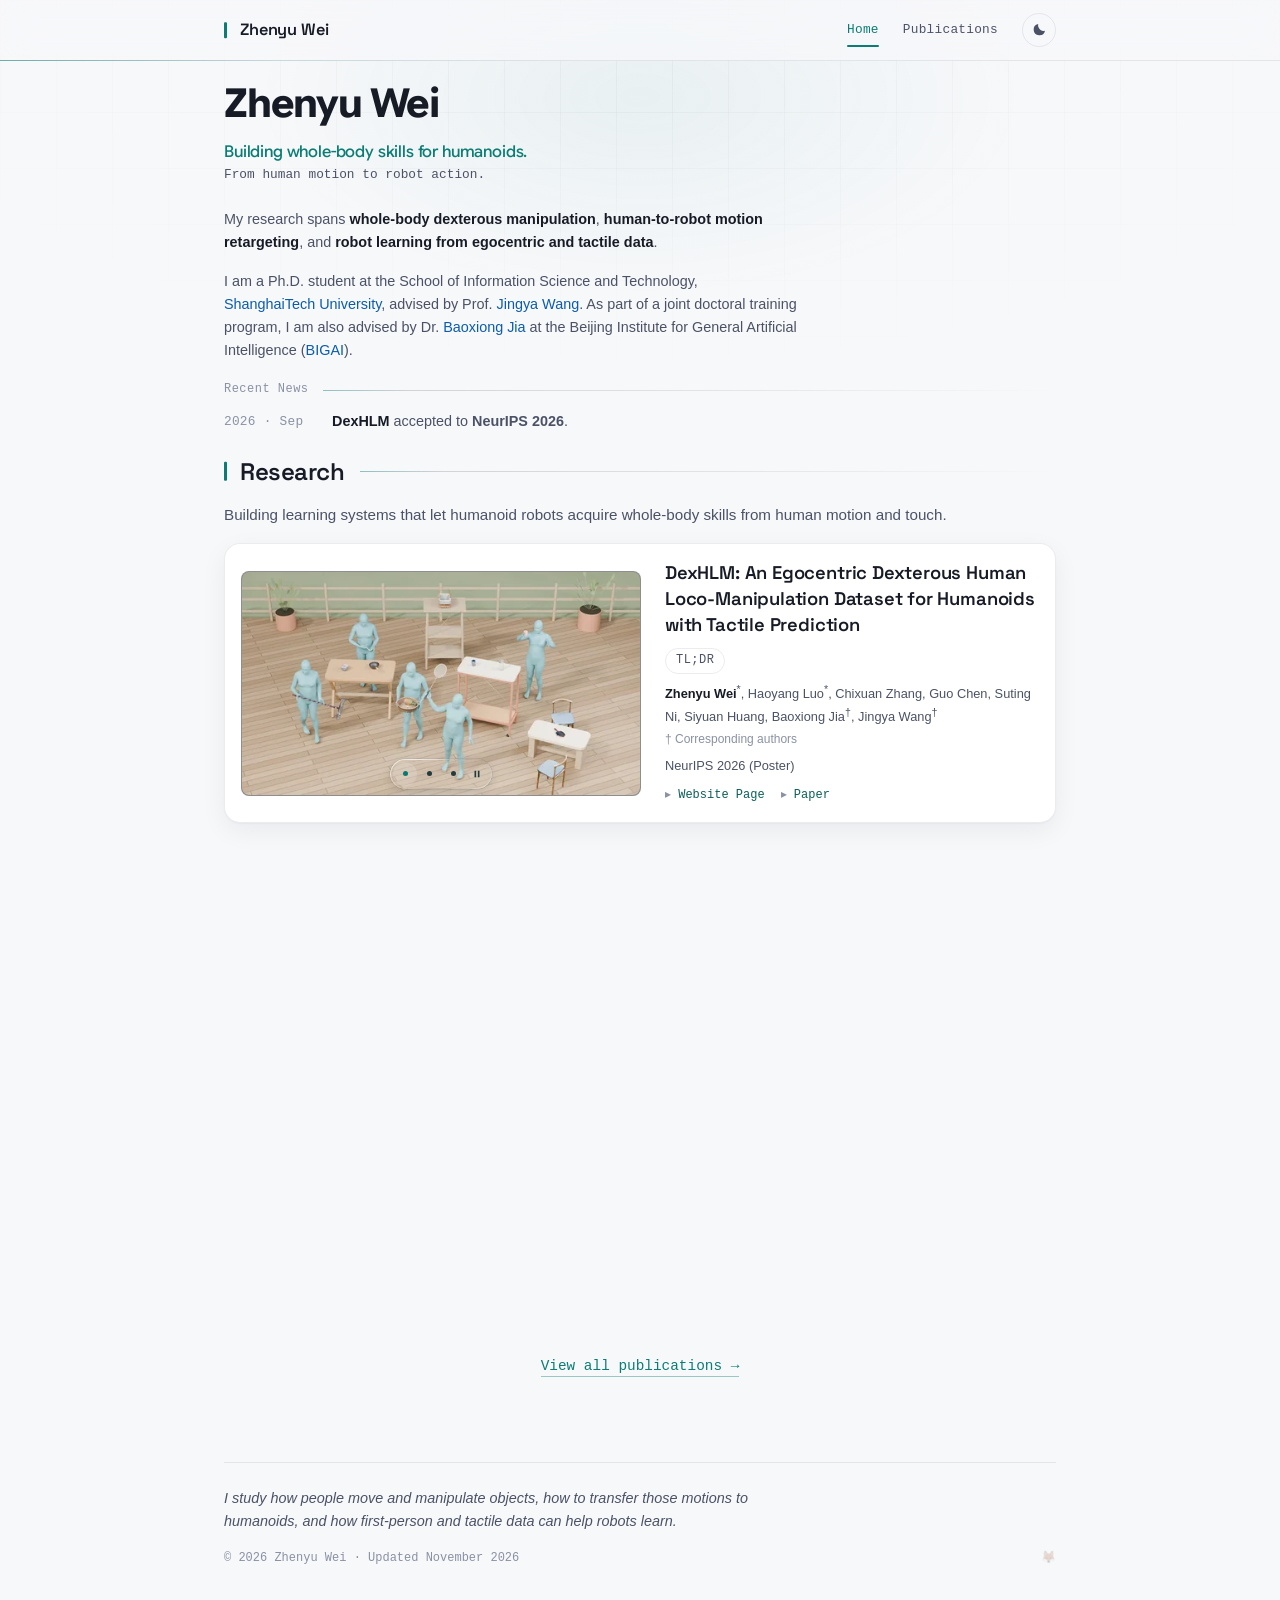
==== commit e5768a5b: "Use transparent refractive cover controls" ====
--- a/index.html
+++ b/index.html
@@ -17,7 +17,7 @@
     <link as="font" crossorigin="" href="assets/fonts/space-grotesk.woff2" rel="preload" type="font/woff2"/>
     <link as="font" crossorigin="" href="assets/fonts/google-sans-flex.woff2" rel="preload" type="font/woff2"/>
     <link href="assets/style.css" rel="stylesheet"/>
-    <link href="assets/content.css?v=bc1cbafcc26a" rel="stylesheet"/>
+    <link href="assets/content.css?v=c29b75a2b4d0" rel="stylesheet"/>
   </head>
   <body>
     <nav aria-label="Main navigation" class="nav">
@@ -169,6 +169,6 @@
         <p class="footer-fox" id="footer-fox"><span class="fox-text">built with </span>🦊</p>
       </footer>
     </main>
-    <script defer="" src="assets/site.js?v=13c8f15b71d6"></script>
+    <script defer="" src="assets/site.js?v=e0eec8fecd47"></script>
   </body>
 </html>
--- a/assets/content.css
+++ b/assets/content.css
@@ -102,14 +102,26 @@
   transform: translateX(-50%);
   display: flex;
   padding: 3px;
-  border: 1px solid rgba(255, 255, 255, 0.55);
+  border: 0;
   border-radius: 999px;
-  background: rgba(244, 251, 251, 0.24);
-  color: #203d44;
-  -webkit-backdrop-filter: blur(8px) saturate(1.7) contrast(1.08);
-  backdrop-filter: blur(8px) saturate(1.7) contrast(1.08);
-  box-shadow: 0 4px 12px rgba(10, 25, 30, 0.16), inset 0 1px 0 rgba(255, 255, 255, 0.8), inset 0 -1px 0 rgba(255, 255, 255, 0.16);
+  background: rgba(255, 255, 255, 0.035);
+  color: #233b3c;
+  -webkit-backdrop-filter: blur(0.6px) saturate(1.05);
+  backdrop-filter: blur(0.6px) saturate(1.05);
+  box-shadow: 0 3px 9px rgba(10, 20, 25, 0.13), 0 0 0 0.5px rgba(10, 20, 25, 0.12);
   isolation: isolate;
+}
+
+.cover-controls.has-lens { -webkit-backdrop-filter: none; backdrop-filter: none; }
+
+.cover-glass-lens {
+  position: absolute;
+  inset: 0;
+  width: 100%;
+  height: 100%;
+  border-radius: inherit;
+  pointer-events: none;
+  z-index: 0;
 }
 
 .cover-controls::before {
@@ -119,48 +131,49 @@
   top: 3px;
   width: var(--glass-step);
   height: var(--glass-step);
-  border: 1px solid rgba(255, 255, 255, 0.65);
   border-radius: 50%;
-  background: linear-gradient(150deg, rgba(255, 255, 255, 0.67), rgba(255, 255, 255, 0.12));
-  box-shadow: inset 0 1px 2px rgba(255, 255, 255, 0.9), 0 1px 4px rgba(20, 50, 55, 0.12);
+  background: rgba(255, 255, 255, 0.17);
   transform: translateX(calc(var(--active-slide, 0) * var(--glass-step)));
   transition: transform 0.4s cubic-bezier(0.2, 1.35, 0.45, 1);
   pointer-events: none;
+  z-index: 1;
 }
 
 .cover-controls::after {
   content: "";
   position: absolute;
-  inset: -1px;
+  inset: 0;
+  padding: 0.55px;
   border-radius: inherit;
-  background: radial-gradient(ellipse at var(--glass-x, 35%) 0%, rgba(255, 255, 255, 0.72), transparent 65%);
-  opacity: 0.65;
-  pointer-events: none;
-  z-index: -1;
-}
-
-:root[data-theme="dark"] .cover-controls {
+  background: linear-gradient(135deg, rgba(255, 255, 255, 0.6), rgba(255, 255, 255, 0.06) 35%, rgba(10, 20, 25, 0.12) 58%, rgba(255, 255, 255, 0.36)), radial-gradient(ellipse at var(--glass-x, 30%) 0%, rgba(255, 255, 255, 0.5), transparent 65%);
+  -webkit-mask: linear-gradient(#fff 0 0) content-box, linear-gradient(#fff 0 0);
+  -webkit-mask-composite: xor;
+  mask: linear-gradient(#fff 0 0) content-box, linear-gradient(#fff 0 0);
+  mask-composite: exclude;
+  pointer-events: none;
+  z-index: 3;
+}
+
+.cover-controls[data-contrast="light"] {
   color: #f0fffd;
-  background: rgba(15, 30, 37, 0.3);
-  border-color: rgba(235, 255, 255, 0.38);
-}
-
-:root[data-theme="dark"] .cover-controls::before {
-  background: linear-gradient(150deg, rgba(255, 255, 255, 0.35), rgba(255, 255, 255, 0.06));
+}
+
+.cover-controls[data-contrast="light"] button[aria-pressed="true"] {
+  color: #79f1e0;
 }
 
 .grid-video .cover-controls { --glass-step: 20px; padding: 2px; }
 .grid-video .cover-controls::before { left: 2px; top: 2px; }
 
 @supports not ((backdrop-filter: blur(1px)) or (-webkit-backdrop-filter: blur(1px))) {
-  .cover-controls { background: rgba(244, 251, 251, 0.92); }
-  :root[data-theme="dark"] .cover-controls { background: rgba(15, 30, 37, 0.92); }
+  .cover-controls:not(.has-lens) { background: rgba(244, 251, 251, 0.18); }
 }
 
 .cover-controls button {
   display: grid;
   place-items: center;
   position: relative;
+  z-index: 2;
   flex: 0 0 var(--glass-step);
   width: var(--glass-step);
   height: var(--glass-step);
@@ -172,9 +185,9 @@
   transition: transform 0.2s ease, color 0.2s ease;
 }
 
-.cover-controls button:hover { color: var(--accent); transform: scale(1.12); }
+.cover-controls button:hover { color: #087a71; transform: scale(1.08); }
 .cover-controls button:active { transform: scale(0.92); }
-.cover-controls button[aria-pressed="true"] { color: var(--accent); }
+.cover-controls button[aria-pressed="true"] { color: #087a71; }
 .cover-controls button[data-slide]::after {
   content: "";
   width: 5px;
